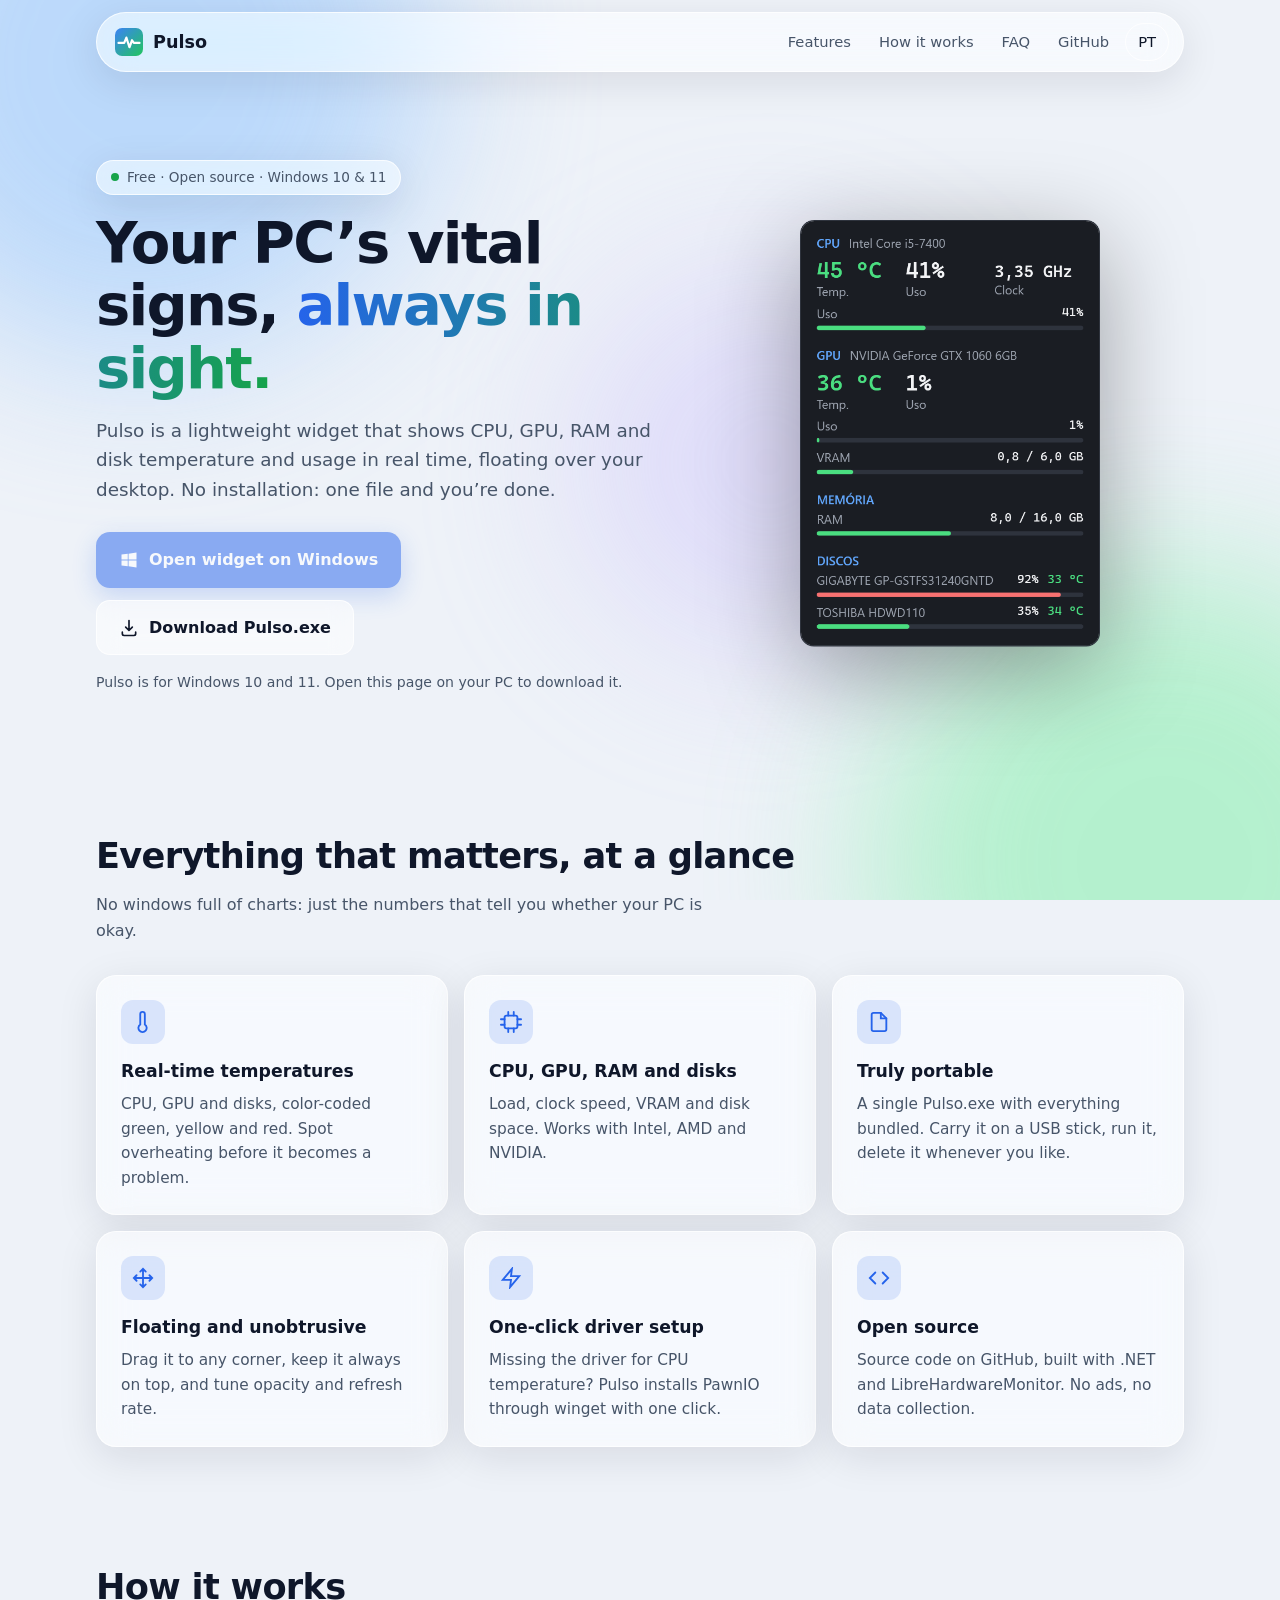
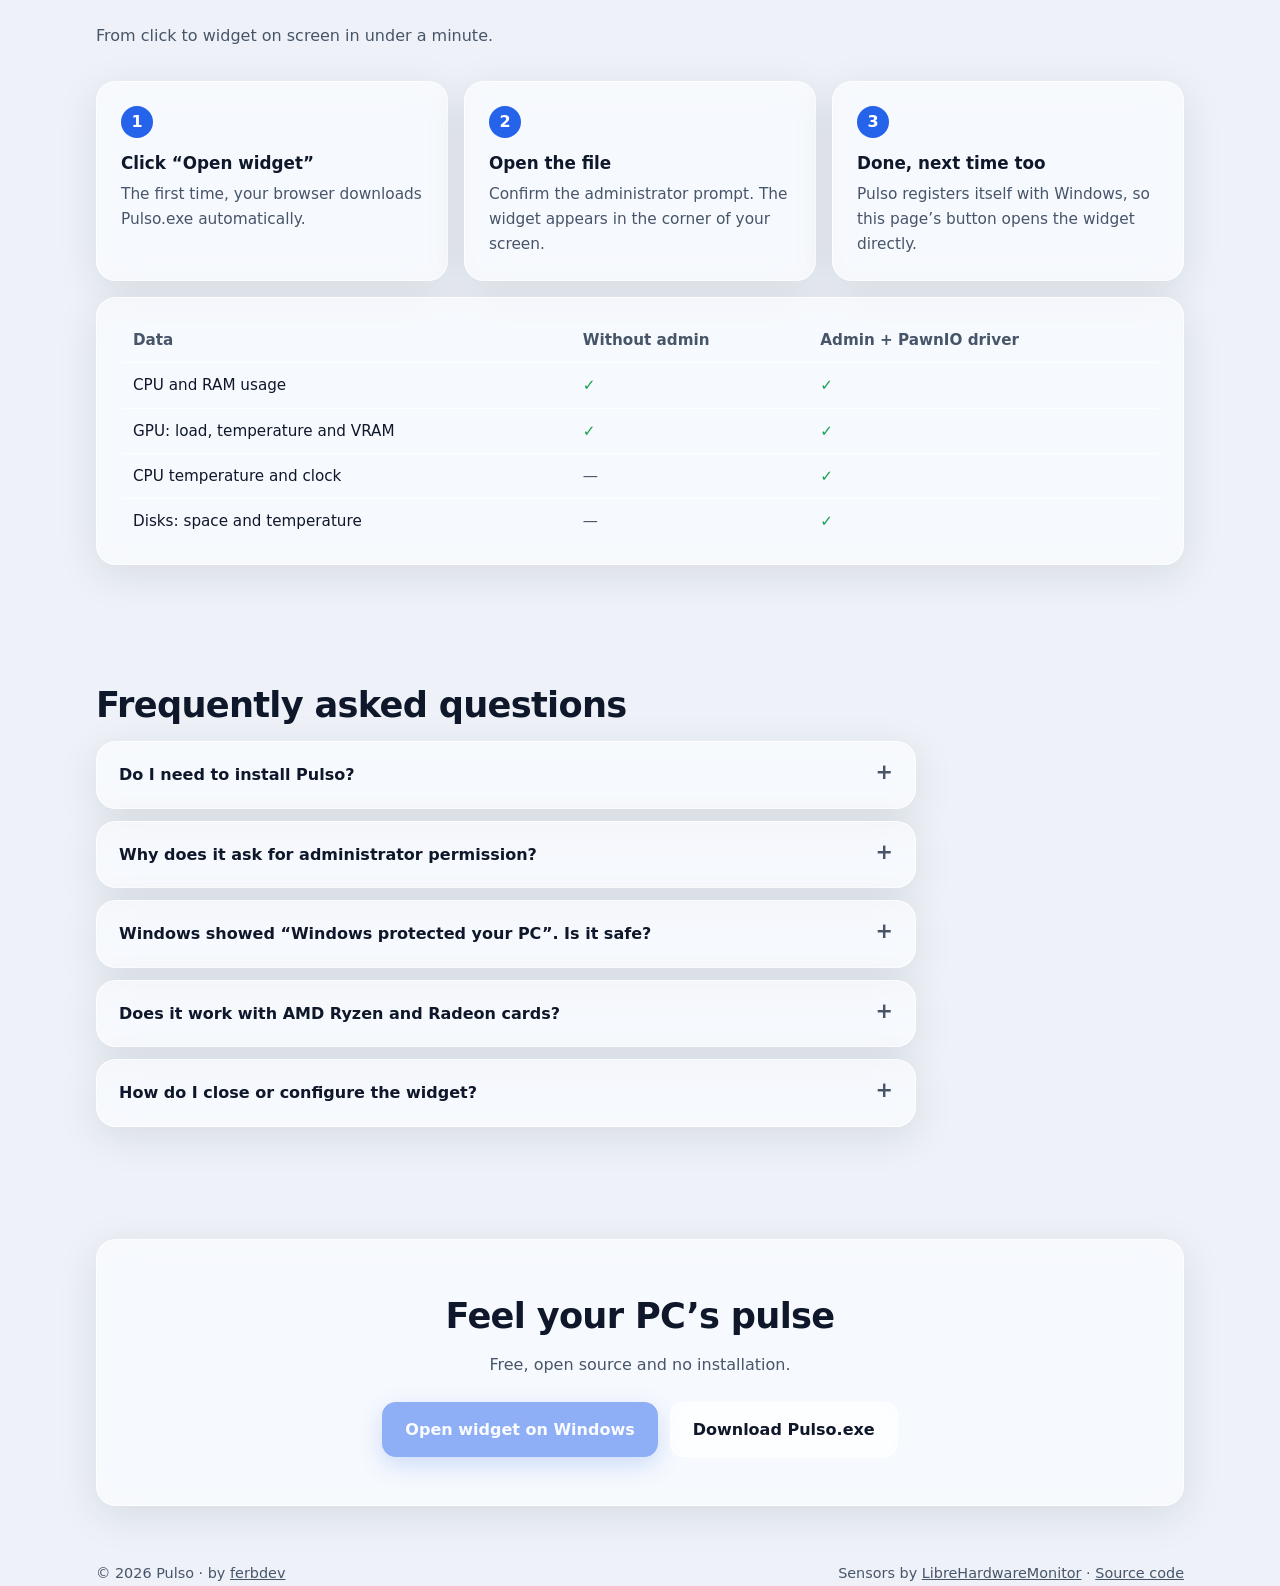
==== site/en/index.html @ 396d9183 "Pulso: widget de monitoramento de hardware para Windows - Widget WPF (.NET 10) com temperatura e uso" ====
<!doctype html>
<html lang="en">
<head>
  <meta charset="utf-8">
  <meta name="viewport" content="width=device-width, initial-scale=1">
  <title>Pulso: free CPU &amp; GPU temperature monitor widget for Windows</title>
  <meta name="description" content="Pulso is a free, open-source Windows 10 and 11 widget that shows CPU, GPU, RAM and disk temperature and usage in real time. Portable: a single .exe, no installation.">
  <meta name="keywords" content="cpu temperature monitor, gpu temperature, windows widget, hardware monitor, cpu usage, ram usage, portable, free, open source">
  <meta name="theme-color" content="#eef2f8" media="(prefers-color-scheme: light)">
  <meta name="theme-color" content="#0b0e14" media="(prefers-color-scheme: dark)">
  <link rel="canonical" href="https://ferbdev.github.io/pulso/en/">
  <link rel="alternate" hreflang="pt-BR" href="https://ferbdev.github.io/pulso/">
  <link rel="alternate" hreflang="en" href="https://ferbdev.github.io/pulso/en/">
  <link rel="alternate" hreflang="x-default" href="https://ferbdev.github.io/pulso/en/">
  <link rel="icon" href="../assets/favicon.svg" type="image/svg+xml">

  <meta property="og:type" content="website">
  <meta property="og:site_name" content="Pulso">
  <meta property="og:locale" content="en_US">
  <meta property="og:locale:alternate" content="pt_BR">
  <meta property="og:url" content="https://ferbdev.github.io/pulso/en/">
  <meta property="og:title" content="Pulso: your PC’s vital signs, always in sight">
  <meta property="og:description" content="Free Windows widget with real-time CPU, GPU, RAM and disk temperature and usage. A single .exe, no installation.">
  <meta property="og:image" content="https://ferbdev.github.io/pulso/assets/og.png">
  <meta property="og:image:width" content="1200">
  <meta property="og:image:height" content="630">
  <meta property="og:image:alt" content="Pulso widget showing CPU, GPU and memory temperature and usage">
  <meta name="twitter:card" content="summary_large_image">

  <link rel="stylesheet" href="../assets/styles.css">

  <script type="application/ld+json">
  {
    "@context": "https://schema.org",
    "@type": "SoftwareApplication",
    "name": "Pulso",
    "description": "Hardware monitoring widget for Windows: real-time CPU, GPU, RAM and disk temperature and usage.",
    "applicationCategory": "UtilitiesApplication",
    "operatingSystem": "Windows 10, Windows 11",
    "url": "https://ferbdev.github.io/pulso/en/",
    "downloadUrl": "https://github.com/ferbdev/pulso/releases/latest/download/Pulso.exe",
    "screenshot": "https://ferbdev.github.io/pulso/assets/widget.png",
    "image": "https://ferbdev.github.io/pulso/assets/og.png",
    "inLanguage": ["en", "pt-BR"],
    "isAccessibleForFree": true,
    "license": "https://github.com/ferbdev/pulso",
    "offers": { "@type": "Offer", "price": "0", "priceCurrency": "USD" },
    "author": { "@type": "Person", "name": "ferbdev", "url": "https://github.com/ferbdev" }
  }
  </script>
  <script type="application/ld+json">
  {
    "@context": "https://schema.org",
    "@type": "FAQPage",
    "mainEntity": [
      {
        "@type": "Question",
        "name": "Do I need to install Pulso?",
        "acceptedAnswer": { "@type": "Answer", "text": "No. Pulso is a single Pulso.exe file with everything bundled. Just download and open it." }
      },
      {
        "@type": "Question",
        "name": "Why does Pulso ask for administrator permission?",
        "acceptedAnswer": { "@type": "Answer", "text": "CPU temperature and clock can only be read with administrator access and the PawnIO driver, the same one used by LibreHardwareMonitor. Pulso itself offers to install the driver with one click." }
      },
      {
        "@type": "Question",
        "name": "Windows showed “Windows protected your PC”. Is it safe?",
        "acceptedAnswer": { "@type": "Answer", "text": "This SmartScreen warning appears for new programs that are not digitally signed yet. Pulso’s source code is open on GitHub and the executable is built automatically from it. Click More info, then Run anyway." }
      },
      {
        "@type": "Question",
        "name": "Does it work with AMD processors and Radeon graphics cards?",
        "acceptedAnswer": { "@type": "Answer", "text": "Yes. Pulso uses the LibreHardwareMonitor library, which supports Intel and AMD CPUs and NVIDIA, AMD Radeon and Intel GPUs." }
      }
    ]
  }
  </script>
</head>
<body>
  <div class="backdrop" aria-hidden="true"><span></span><span></span><span></span></div>

  <nav class="nav glass" aria-label="Main">
    <a class="brand" href="./" aria-label="Pulso, home">
      <img src="../assets/favicon.svg" alt="" width="28" height="28">
      Pulso
    </a>
    <ul class="nav-links">
      <li><a href="#features">Features</a></li>
      <li><a href="#how-it-works">How it works</a></li>
      <li><a href="#faq">FAQ</a></li>
      <li><a href="https://github.com/ferbdev/pulso" rel="noopener">GitHub</a></li>
      <li class="keep"><a class="lang" href="../" hreflang="pt-BR" lang="pt-BR">PT</a></li>
    </ul>
  </nav>

  <main class="container">
    <section class="hero">
      <div>
        <span class="eyebrow glass"><span class="dot" aria-hidden="true"></span>Free · Open source · Windows 10 &amp; 11</span>
        <h1>Your PC’s vital signs, <span class="grad">always in sight.</span></h1>
        <p class="lead">
          Pulso is a lightweight widget that shows CPU, GPU, RAM and disk temperature and usage in real time,
          floating over your desktop. No installation: one file and you’re done.
        </p>
        <div class="cta">
          <button class="btn btn-primary" type="button" data-action="open">
            <svg viewBox="0 0 24 24" fill="currentColor" aria-hidden="true"><path d="M3 5.5 10.5 4.5v7H3zM11.5 4.4 21 3v8.5h-9.5zM3 12.5h7.5v7L3 18.5zM11.5 12.5H21V21l-9.5-1.4z"/></svg>
            Open widget on Windows
          </button>
          <a class="btn btn-ghost" href="https://github.com/ferbdev/pulso/releases/latest/download/Pulso.exe" data-action="download">
            <svg viewBox="0 0 24 24" fill="none" stroke="currentColor" stroke-width="2" stroke-linecap="round" stroke-linejoin="round" aria-hidden="true"><path d="M12 3v12m0 0-4-4m4 4 4-4M4 17v2a2 2 0 0 0 2 2h12a2 2 0 0 0 2-2v-2"/></svg>
            Download Pulso.exe
          </a>
        </div>
        <p class="meta" data-platform-note>Portable · 64 MB · nothing to install</p>
      </div>

      <div class="showcase">
        <svg class="pulse-line" viewBox="0 0 600 80" preserveAspectRatio="none" aria-hidden="true">
          <path d="M0 40h180l20-28 26 56 24-46 18 18h332"/>
        </svg>
        <img src="../assets/widget.png" alt="Pulso widget showing CPU and GPU temperature and usage, VRAM, RAM and disks" width="540" height="769" fetchpriority="high">
      </div>
    </section>

    <section id="features" aria-labelledby="features-title">
      <h2 class="section-title" id="features-title">Everything that matters, at a glance</h2>
      <p class="section-sub">No windows full of charts: just the numbers that tell you whether your PC is okay.</p>
      <ul class="features">
        <li class="feature glass">
          <div class="icon"><svg viewBox="0 0 24 24" fill="none" stroke="currentColor" stroke-width="2" stroke-linecap="round" aria-hidden="true"><path d="M14 14.76V3.5a2.5 2.5 0 0 0-5 0v11.26a4.5 4.5 0 1 0 5 0z"/></svg></div>
          <h3>Real-time temperatures</h3>
          <p>CPU, GPU and disks, color-coded green, yellow and red. Spot overheating before it becomes a problem.</p>
        </li>
        <li class="feature glass">
          <div class="icon"><svg viewBox="0 0 24 24" fill="none" stroke="currentColor" stroke-width="2" stroke-linecap="round" aria-hidden="true"><rect x="5" y="5" width="14" height="14" rx="2"/><path d="M9 1v4M15 1v4M9 19v4M15 19v4M1 9h4M1 15h4M19 9h4M19 15h4"/></svg></div>
          <h3>CPU, GPU, RAM and disks</h3>
          <p>Load, clock speed, VRAM and disk space. Works with Intel, AMD and NVIDIA.</p>
        </li>
        <li class="feature glass">
          <div class="icon"><svg viewBox="0 0 24 24" fill="none" stroke="currentColor" stroke-width="2" stroke-linecap="round" aria-hidden="true"><path d="M14 2H6a2 2 0 0 0-2 2v16a2 2 0 0 0 2 2h12a2 2 0 0 0 2-2V8z"/><path d="M14 2v6h6"/></svg></div>
          <h3>Truly portable</h3>
          <p>A single Pulso.exe with everything bundled. Carry it on a USB stick, run it, delete it whenever you like.</p>
        </li>
        <li class="feature glass">
          <div class="icon"><svg viewBox="0 0 24 24" fill="none" stroke="currentColor" stroke-width="2" stroke-linecap="round" aria-hidden="true"><path d="M5 9l-3 3 3 3M9 5l3-3 3 3M15 19l-3 3-3-3M19 9l3 3-3 3M2 12h20M12 2v20"/></svg></div>
          <h3>Floating and unobtrusive</h3>
          <p>Drag it to any corner, keep it always on top, and tune opacity and refresh rate.</p>
        </li>
        <li class="feature glass">
          <div class="icon"><svg viewBox="0 0 24 24" fill="none" stroke="currentColor" stroke-width="2" stroke-linecap="round" aria-hidden="true"><path d="M13 2 3 14h9l-1 8 10-12h-9z"/></svg></div>
          <h3>One-click driver setup</h3>
          <p>Missing the driver for CPU temperature? Pulso installs PawnIO through winget with one click.</p>
        </li>
        <li class="feature glass">
          <div class="icon"><svg viewBox="0 0 24 24" fill="none" stroke="currentColor" stroke-width="2" stroke-linecap="round" aria-hidden="true"><path d="M16 18l6-6-6-6M8 6l-6 6 6 6"/></svg></div>
          <h3>Open source</h3>
          <p>Source code on GitHub, built with .NET and LibreHardwareMonitor. No ads, no data collection.</p>
        </li>
      </ul>
    </section>

    <section id="how-it-works" aria-labelledby="how-title">
      <h2 class="section-title" id="how-title">How it works</h2>
      <p class="section-sub">From click to widget on screen in under a minute.</p>
      <ol class="steps">
        <li class="step glass">
          <h3>Click “Open widget”</h3>
          <p>The first time, your browser downloads Pulso.exe automatically.</p>
        </li>
        <li class="step glass">
          <h3>Open the file</h3>
          <p>Confirm the administrator prompt. The widget appears in the corner of your screen.</p>
        </li>
        <li class="step glass">
          <h3>Done, next time too</h3>
          <p>Pulso registers itself with Windows, so this page’s button opens the widget directly.</p>
        </li>
      </ol>

      <div class="compat glass">
        <table>
          <caption class="sr-only">What Pulso shows with and without administrator permission</caption>
          <thead>
            <tr><th scope="col">Data</th><th scope="col">Without admin</th><th scope="col">Admin + PawnIO driver</th></tr>
          </thead>
          <tbody>
            <tr><td>CPU and RAM usage</td><td class="yes">✓</td><td class="yes">✓</td></tr>
            <tr><td>GPU: load, temperature and VRAM</td><td class="yes">✓</td><td class="yes">✓</td></tr>
            <tr><td>CPU temperature and clock</td><td class="no">—</td><td class="yes">✓</td></tr>
            <tr><td>Disks: space and temperature</td><td class="no">—</td><td class="yes">✓</td></tr>
          </tbody>
        </table>
      </div>
    </section>

    <section id="faq" aria-labelledby="faq-title">
      <h2 class="section-title" id="faq-title">Frequently asked questions</h2>
      <div class="faq">
        <details class="glass">
          <summary>Do I need to install Pulso?</summary>
          <p>No. Pulso is a single <code>Pulso.exe</code> file with everything bundled, .NET included. Just download and open it.</p>
        </details>
        <details class="glass">
          <summary>Why does it ask for administrator permission?</summary>
          <p>CPU temperature and clock can only be read with administrator access and the PawnIO driver, the same one used by LibreHardwareMonitor. If the driver is missing, Pulso offers to install it with one click.</p>
        </details>
        <details class="glass">
          <summary>Windows showed “Windows protected your PC”. Is it safe?</summary>
          <p>This SmartScreen warning appears for new programs that are not digitally signed yet. Pulso is open source and the executable is built automatically on GitHub from that code. Click <strong>More info → Run anyway</strong>.</p>
        </details>
        <details class="glass">
          <summary>Does it work with AMD Ryzen and Radeon cards?</summary>
          <p>Yes. Pulso uses LibreHardwareMonitor, which supports Intel and AMD CPUs and NVIDIA, AMD Radeon and Intel GPUs.</p>
        </details>
        <details class="glass">
          <summary>How do I close or configure the widget?</summary>
          <p>Right-click it: you’ll find “Always on top”, opacity, refresh interval, show disks and “Close”.</p>
        </details>
      </div>
    </section>

    <section aria-labelledby="final-title">
      <div class="final-cta glass">
        <h2 class="section-title" id="final-title">Feel your PC’s pulse</h2>
        <p class="section-sub" style="margin: 0 auto 24px;">Free, open source and no installation.</p>
        <div class="cta">
          <button class="btn btn-primary" type="button" data-action="open">Open widget on Windows</button>
          <a class="btn btn-ghost" href="https://github.com/ferbdev/pulso/releases/latest/download/Pulso.exe" data-action="download">Download Pulso.exe</a>
        </div>
      </div>
    </section>
  </main>

  <footer class="container">
    <div class="row">
      <span>© 2026 Pulso · by <a href="https://github.com/ferbdev" rel="noopener">ferbdev</a></span>
      <span>Sensors by <a href="https://github.com/LibreHardwareMonitor/LibreHardwareMonitor" rel="noopener">LibreHardwareMonitor</a> · <a href="https://github.com/ferbdev/pulso" rel="noopener">Source code</a></span>
    </div>
  </footer>

  <script src="../assets/app.js" defer></script>
</body>
</html>
---- site/assets/styles.css ----
:root {
  --bg: #eef2f8;
  --text: #0f172a;
  --muted: #475569;
  --accent: #2563eb;
  --accent-2: #16a34a;
  --accent-contrast: #ffffff;
  --glass: rgba(255, 255, 255, 0.55);
  --glass-strong: rgba(255, 255, 255, 0.72);
  --glass-border: rgba(255, 255, 255, 0.75);
  --shadow: 0 10px 40px rgba(15, 23, 42, 0.10);
  --blob-1: #93c5fd;
  --blob-2: #86efac;
  --blob-3: #c4b5fd;
  --radius: 20px;
  --max: 1120px;
  color-scheme: light;
}

@media (prefers-color-scheme: dark) {
  :root {
    --bg: #0b0e14;
    --text: #f1f5f9;
    --muted: #94a3b8;
    --accent: #60a5fa;
    --accent-2: #4ade80;
    --accent-contrast: #0b0e14;
    --glass: rgba(24, 28, 37, 0.55);
    --glass-strong: rgba(24, 28, 37, 0.75);
    --glass-border: rgba(255, 255, 255, 0.08);
    --shadow: 0 10px 40px rgba(0, 0, 0, 0.45);
    --blob-1: #1d4ed8;
    --blob-2: #15803d;
    --blob-3: #6d28d9;
    color-scheme: dark;
  }
}

* { box-sizing: border-box; }

html { scroll-behavior: smooth; }

body {
  margin: 0;
  min-height: 100vh;
  background: var(--bg);
  color: var(--text);
  font-family: "Segoe UI Variable Text", "Segoe UI", system-ui, -apple-system, Roboto, "Helvetica Neue", Arial, sans-serif;
  line-height: 1.6;
  -webkit-font-smoothing: antialiased;
  overflow-x: hidden;
}

/* Manchas de cor desfocadas atrás do vidro */
.backdrop {
  position: fixed;
  inset: 0;
  z-index: -1;
  overflow: hidden;
  pointer-events: none;
}
.backdrop span {
  position: absolute;
  width: 46vmax;
  height: 46vmax;
  border-radius: 50%;
  filter: blur(80px);
  opacity: 0.55;
}
.backdrop span:nth-child(1) { background: var(--blob-1); top: -18vmax; left: -12vmax; }
.backdrop span:nth-child(2) { background: var(--blob-2); bottom: -20vmax; right: -14vmax; }
.backdrop span:nth-child(3) { background: var(--blob-3); top: 30%; left: 45%; width: 30vmax; height: 30vmax; opacity: 0.35; }

.glass {
  background: var(--glass);
  border: 1px solid var(--glass-border);
  border-radius: var(--radius);
  box-shadow: var(--shadow);
  -webkit-backdrop-filter: blur(18px) saturate(160%);
  backdrop-filter: blur(18px) saturate(160%);
}

.container {
  width: 100%;
  max-width: var(--max);
  margin: 0 auto;
  padding: 0 16px;
}

a { color: var(--accent); }

/* Navegação */
.nav {
  position: sticky;
  top: 12px;
  z-index: 10;
  margin: 12px auto 0;
  max-width: calc(var(--max) - 32px);
  width: calc(100% - 32px);
  display: flex;
  align-items: center;
  justify-content: space-between;
  gap: 12px;
  padding: 10px 14px 10px 18px;
  border-radius: 999px;
}
.brand {
  display: flex;
  align-items: center;
  gap: 10px;
  font-weight: 700;
  font-size: 1.1rem;
  color: var(--text);
  text-decoration: none;
}
.brand img { width: 28px; height: 28px; }
.nav-links {
  display: flex;
  align-items: center;
  gap: 4px;
  list-style: none;
  margin: 0;
  padding: 0;
}
.nav-links a {
  display: block;
  padding: 6px 12px;
  border-radius: 999px;
  color: var(--muted);
  text-decoration: none;
  font-size: 0.92rem;
}
.nav-links a:hover { color: var(--text); background: var(--glass-strong); }
.nav-links .lang { border: 1px solid var(--glass-border); color: var(--text); }

/* Hero */
.hero {
  display: grid;
  grid-template-columns: 1.1fr 0.9fr;
  align-items: center;
  gap: 48px;
  padding: 88px 0 64px;
}
.eyebrow {
  display: inline-flex;
  align-items: center;
  gap: 8px;
  padding: 6px 14px;
  border-radius: 999px;
  font-size: 0.85rem;
  color: var(--muted);
}
.eyebrow .dot {
  width: 8px;
  height: 8px;
  border-radius: 50%;
  background: var(--accent-2);
  box-shadow: 0 0 0 0 var(--accent-2);
  animation: beat 1.6s ease-out infinite;
}
h1 {
  font-size: clamp(2.2rem, 5vw, 3.6rem);
  line-height: 1.08;
  letter-spacing: -0.03em;
  margin: 18px 0 16px;
}
h1 .grad {
  background: linear-gradient(90deg, var(--accent), var(--accent-2));
  -webkit-background-clip: text;
  background-clip: text;
  color: transparent;
}
.lead {
  font-size: 1.15rem;
  color: var(--muted);
  max-width: 34em;
  margin: 0 0 28px;
}
.cta {
  display: flex;
  flex-wrap: wrap;
  gap: 12px;
  align-items: center;
}
.btn {
  display: inline-flex;
  align-items: center;
  gap: 10px;
  padding: 14px 22px;
  border-radius: 14px;
  border: 1px solid transparent;
  font: inherit;
  font-weight: 600;
  font-size: 1rem;
  text-decoration: none;
  cursor: pointer;
  transition: transform 0.15s ease, box-shadow 0.15s ease, background 0.15s ease;
}
.btn svg { width: 20px; height: 20px; flex: none; }
.btn-primary {
  background: var(--accent);
  color: var(--accent-contrast);
  box-shadow: 0 8px 24px color-mix(in srgb, var(--accent) 40%, transparent);
}
.btn-primary:hover { transform: translateY(-1px); }
.btn-primary:disabled { opacity: 0.5; cursor: not-allowed; transform: none; }
.btn-ghost {
  background: var(--glass);
  border-color: var(--glass-border);
  color: var(--text);
  -webkit-backdrop-filter: blur(12px);
  backdrop-filter: blur(12px);
}
.btn-ghost:hover { background: var(--glass-strong); }
.btn:focus-visible { outline: 3px solid color-mix(in srgb, var(--accent) 50%, transparent); outline-offset: 2px; }
.meta {
  margin-top: 16px;
  font-size: 0.88rem;
  color: var(--muted);
}

.showcase {
  position: relative;
  display: grid;
  place-items: center;
  padding: 36px;
}
.showcase img {
  width: 100%;
  max-width: 300px;
  height: auto;
  filter: drop-shadow(0 24px 48px rgba(0, 0, 0, 0.35));
  animation: float 6s ease-in-out infinite;
}
.pulse-line {
  position: absolute;
  inset: auto 0 18% 0;
  width: 100%;
  height: 80px;
  opacity: 0.35;
  z-index: -1;
}
.pulse-line path {
  fill: none;
  stroke: var(--accent-2);
  stroke-width: 3;
  stroke-linecap: round;
  stroke-linejoin: round;
  stroke-dasharray: 900;
  stroke-dashoffset: 900;
  animation: trace 3.2s ease-in-out infinite;
}

/* Seções */
section { padding: 56px 0; }
.section-title {
  font-size: clamp(1.6rem, 3vw, 2.2rem);
  letter-spacing: -0.02em;
  margin: 0 0 8px;
}
.section-sub { color: var(--muted); margin: 0 0 32px; max-width: 40em; }

.features {
  display: grid;
  grid-template-columns: repeat(3, 1fr);
  gap: 16px;
  list-style: none;
  padding: 0;
  margin: 0;
}
.feature { padding: 24px; }
.feature .icon {
  display: grid;
  place-items: center;
  width: 44px;
  height: 44px;
  border-radius: 12px;
  background: color-mix(in srgb, var(--accent) 14%, transparent);
  color: var(--accent);
  margin-bottom: 14px;
}
.feature .icon svg { width: 22px; height: 22px; }
.feature h3 { margin: 0 0 6px; font-size: 1.08rem; }
.feature p { margin: 0; color: var(--muted); font-size: 0.96rem; }

.steps {
  display: grid;
  grid-template-columns: repeat(3, 1fr);
  gap: 16px;
  counter-reset: step;
  list-style: none;
  padding: 0;
  margin: 0;
}
.step { padding: 24px; position: relative; }
.step::before {
  counter-increment: step;
  content: counter(step);
  display: grid;
  place-items: center;
  width: 32px;
  height: 32px;
  border-radius: 50%;
  background: var(--accent);
  color: var(--accent-contrast);
  font-weight: 700;
  margin-bottom: 12px;
}
.step h3 { margin: 0 0 6px; font-size: 1.05rem; }
.step p { margin: 0; color: var(--muted); font-size: 0.96rem; }

.compat {
  margin-top: 16px;
  padding: 20px 24px;
  overflow-x: auto;
}
.compat table { width: 100%; border-collapse: collapse; font-size: 0.95rem; }
.compat th, .compat td { text-align: left; padding: 10px 12px; border-bottom: 1px solid var(--glass-border); }
.compat th { color: var(--muted); font-weight: 600; }
.compat tr:last-child td { border-bottom: 0; }
.yes { color: var(--accent-2); font-weight: 700; }
.no { color: var(--muted); }

.faq { display: grid; gap: 12px; max-width: 820px; }
.faq details { padding: 4px 22px; }
.faq summary {
  cursor: pointer;
  padding: 16px 0;
  font-weight: 600;
  list-style: none;
  display: flex;
  justify-content: space-between;
  gap: 16px;
}
.faq summary::-webkit-details-marker { display: none; }
.faq summary::after { content: "+"; color: var(--muted); font-size: 1.3rem; line-height: 1; }
.faq details[open] summary::after { content: "−"; }
.faq details p { margin: 0 0 16px; color: var(--muted); }

.final-cta {
  text-align: center;
  padding: 48px 24px;
}
.final-cta .cta { justify-content: center; }

footer {
  padding: 32px 0 48px;
  color: var(--muted);
  font-size: 0.9rem;
}
footer .row { display: flex; flex-wrap: wrap; justify-content: space-between; gap: 12px; }
footer a { color: var(--muted); }

/* Aviso após o download */
.toast {
  position: fixed;
  left: 50%;
  bottom: 24px;
  z-index: 20;
  width: min(520px, calc(100% - 32px));
  transform: translate(-50%, calc(100% + 32px));
  visibility: hidden;
  padding: 18px 20px;
  transition: transform 0.35s cubic-bezier(.2, .9, .3, 1.2), visibility 0s linear 0.35s;
  background: var(--glass-strong);
}
.toast.show {
  transform: translate(-50%, 0);
  visibility: visible;
  transition: transform 0.35s cubic-bezier(.2, .9, .3, 1.2);
}
.toast h4 { margin: 0 0 6px; font-size: 1rem; }
.toast p { margin: 0; color: var(--muted); font-size: 0.92rem; }
.toast ol { margin: 8px 0 0; padding-left: 20px; color: var(--muted); font-size: 0.92rem; }
.toast button {
  position: absolute;
  top: 8px;
  right: 10px;
  border: 0;
  background: none;
  color: var(--muted);
  font-size: 1.3rem;
  cursor: pointer;
}

.sr-only {
  position: absolute;
  width: 1px;
  height: 1px;
  padding: 0;
  margin: -1px;
  overflow: hidden;
  clip: rect(0, 0, 0, 0);
  border: 0;
}

@keyframes float { 0%, 100% { transform: translateY(0); } 50% { transform: translateY(-10px); } }
@keyframes trace { 0% { stroke-dashoffset: 900; } 60%, 100% { stroke-dashoffset: 0; } }
@keyframes beat {
  0% { box-shadow: 0 0 0 0 color-mix(in srgb, var(--accent-2) 60%, transparent); }
  100% { box-shadow: 0 0 0 10px transparent; }
}

@media (prefers-reduced-motion: reduce) {
  *, *::before, *::after { animation: none !important; transition: none !important; }
  .pulse-line path { stroke-dashoffset: 0; }
}

@media (max-width: 900px) {
  .hero { grid-template-columns: 1fr; padding: 56px 0 32px; gap: 24px; text-align: center; }
  .lead { margin-left: auto; margin-right: auto; }
  .cta { justify-content: center; }
  .features, .steps { grid-template-columns: 1fr 1fr; }
}

@media (max-width: 640px) {
  .nav-links li:not(.keep) { display: none; }
  .features, .steps { grid-template-columns: 1fr; }
  .btn { width: 100%; justify-content: center; }
}
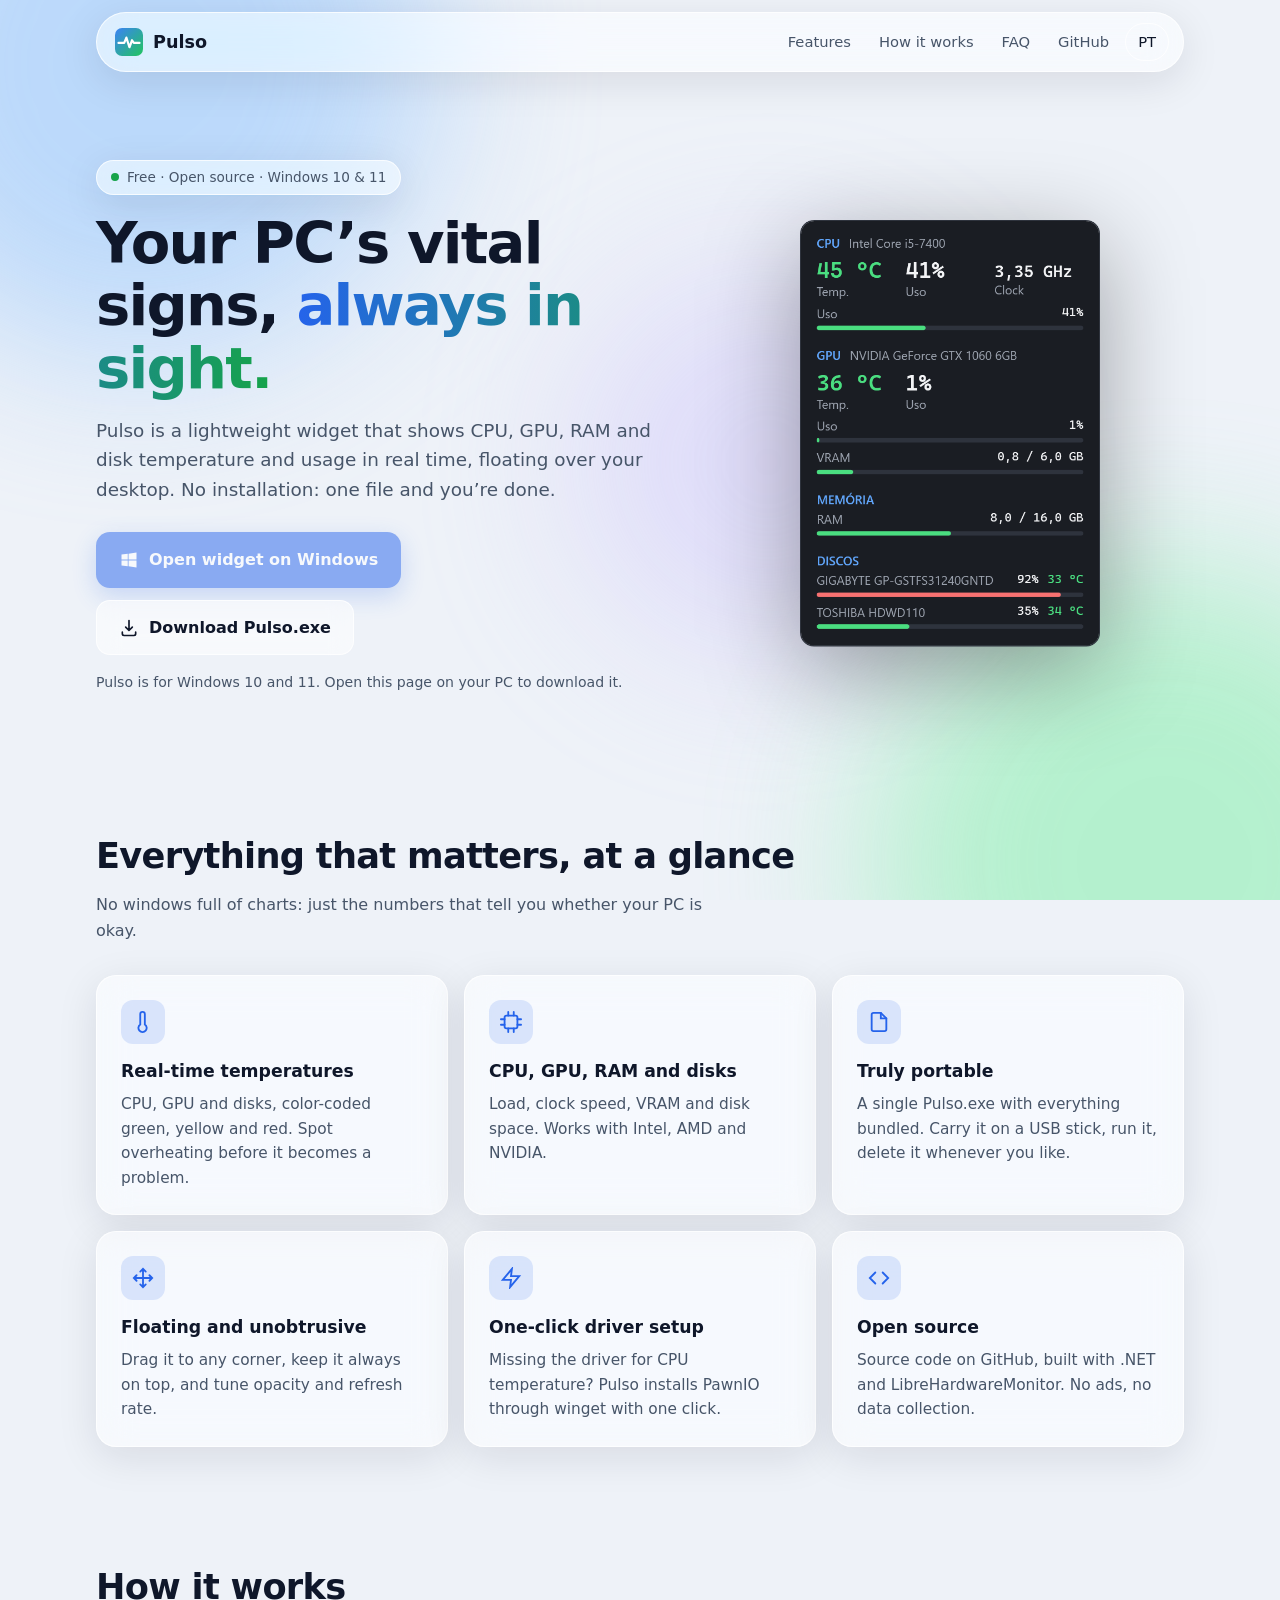
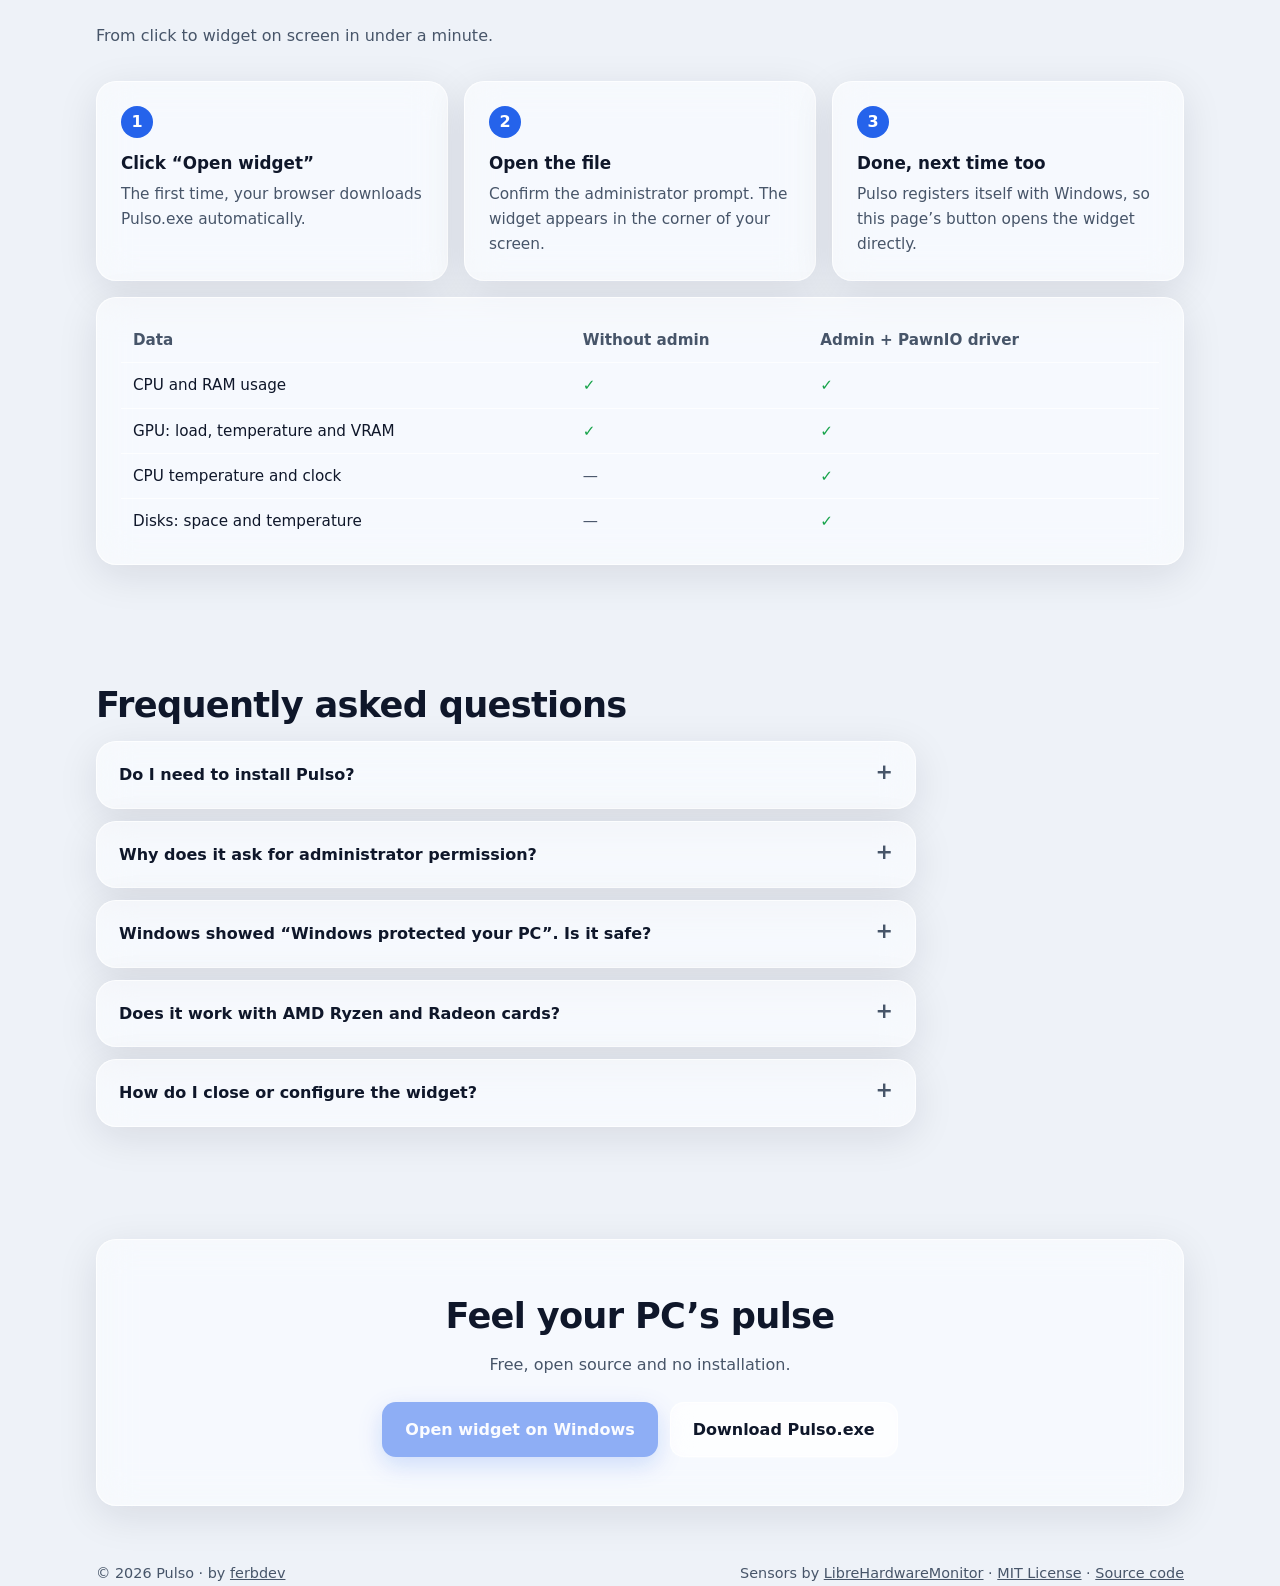
==== commit 594859b7: "Adiciona licença MIT - LICENSE (MIT) na raiz do repositório - README e site apontam para a licença  " ====
--- a/site/en/index.html
+++ b/site/en/index.html
@@ -43,7 +43,7 @@
     "image": "https://ferbdev.github.io/pulso/assets/og.png",
     "inLanguage": ["en", "pt-BR"],
     "isAccessibleForFree": true,
-    "license": "https://github.com/ferbdev/pulso",
+    "license": "https://opensource.org/licenses/MIT",
     "offers": { "@type": "Offer", "price": "0", "priceCurrency": "USD" },
     "author": { "@type": "Person", "name": "ferbdev", "url": "https://github.com/ferbdev" }
   }
@@ -236,7 +236,7 @@
   <footer class="container">
     <div class="row">
       <span>© 2026 Pulso · by <a href="https://github.com/ferbdev" rel="noopener">ferbdev</a></span>
-      <span>Sensors by <a href="https://github.com/LibreHardwareMonitor/LibreHardwareMonitor" rel="noopener">LibreHardwareMonitor</a> · <a href="https://github.com/ferbdev/pulso" rel="noopener">Source code</a></span>
+      <span>Sensors by <a href="https://github.com/LibreHardwareMonitor/LibreHardwareMonitor" rel="noopener">LibreHardwareMonitor</a> · <a href="https://github.com/ferbdev/pulso/blob/main/LICENSE" rel="noopener">MIT License</a> · <a href="https://github.com/ferbdev/pulso" rel="noopener">Source code</a></span>
     </div>
   </footer>
 
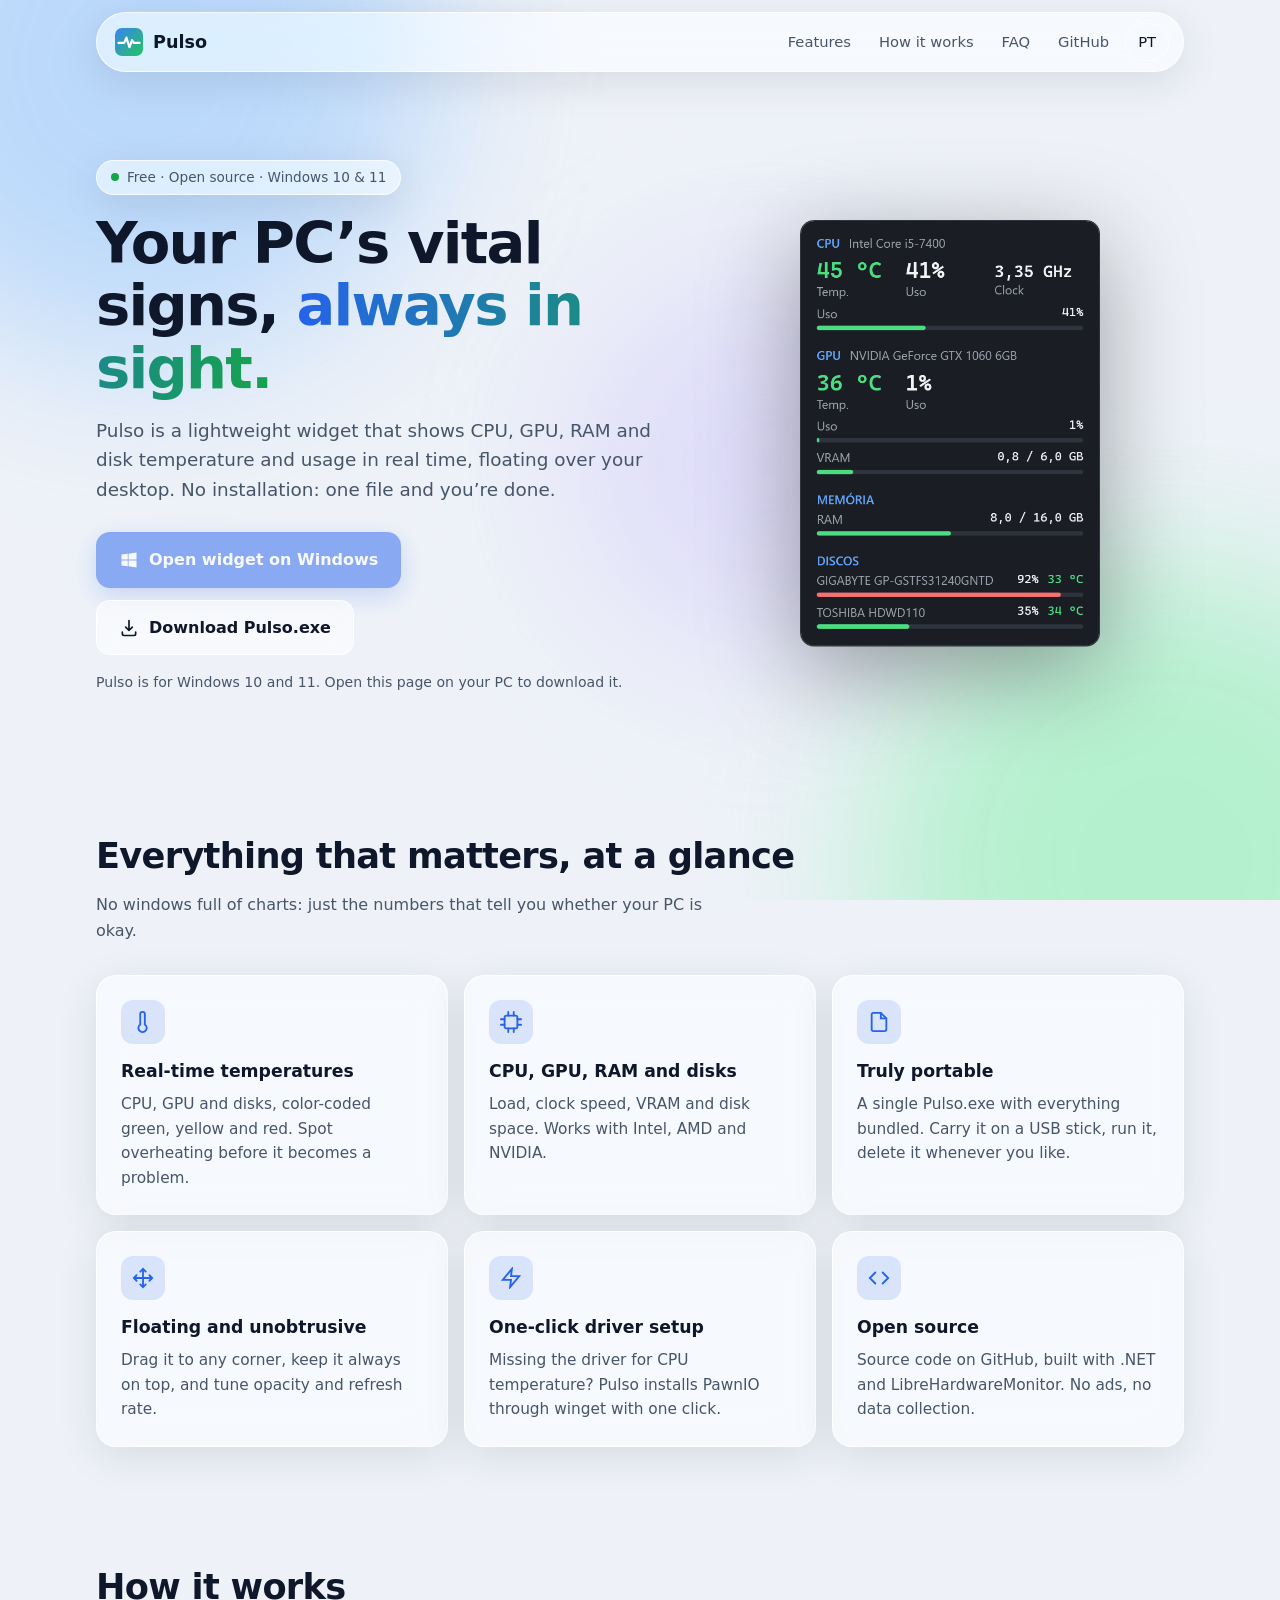
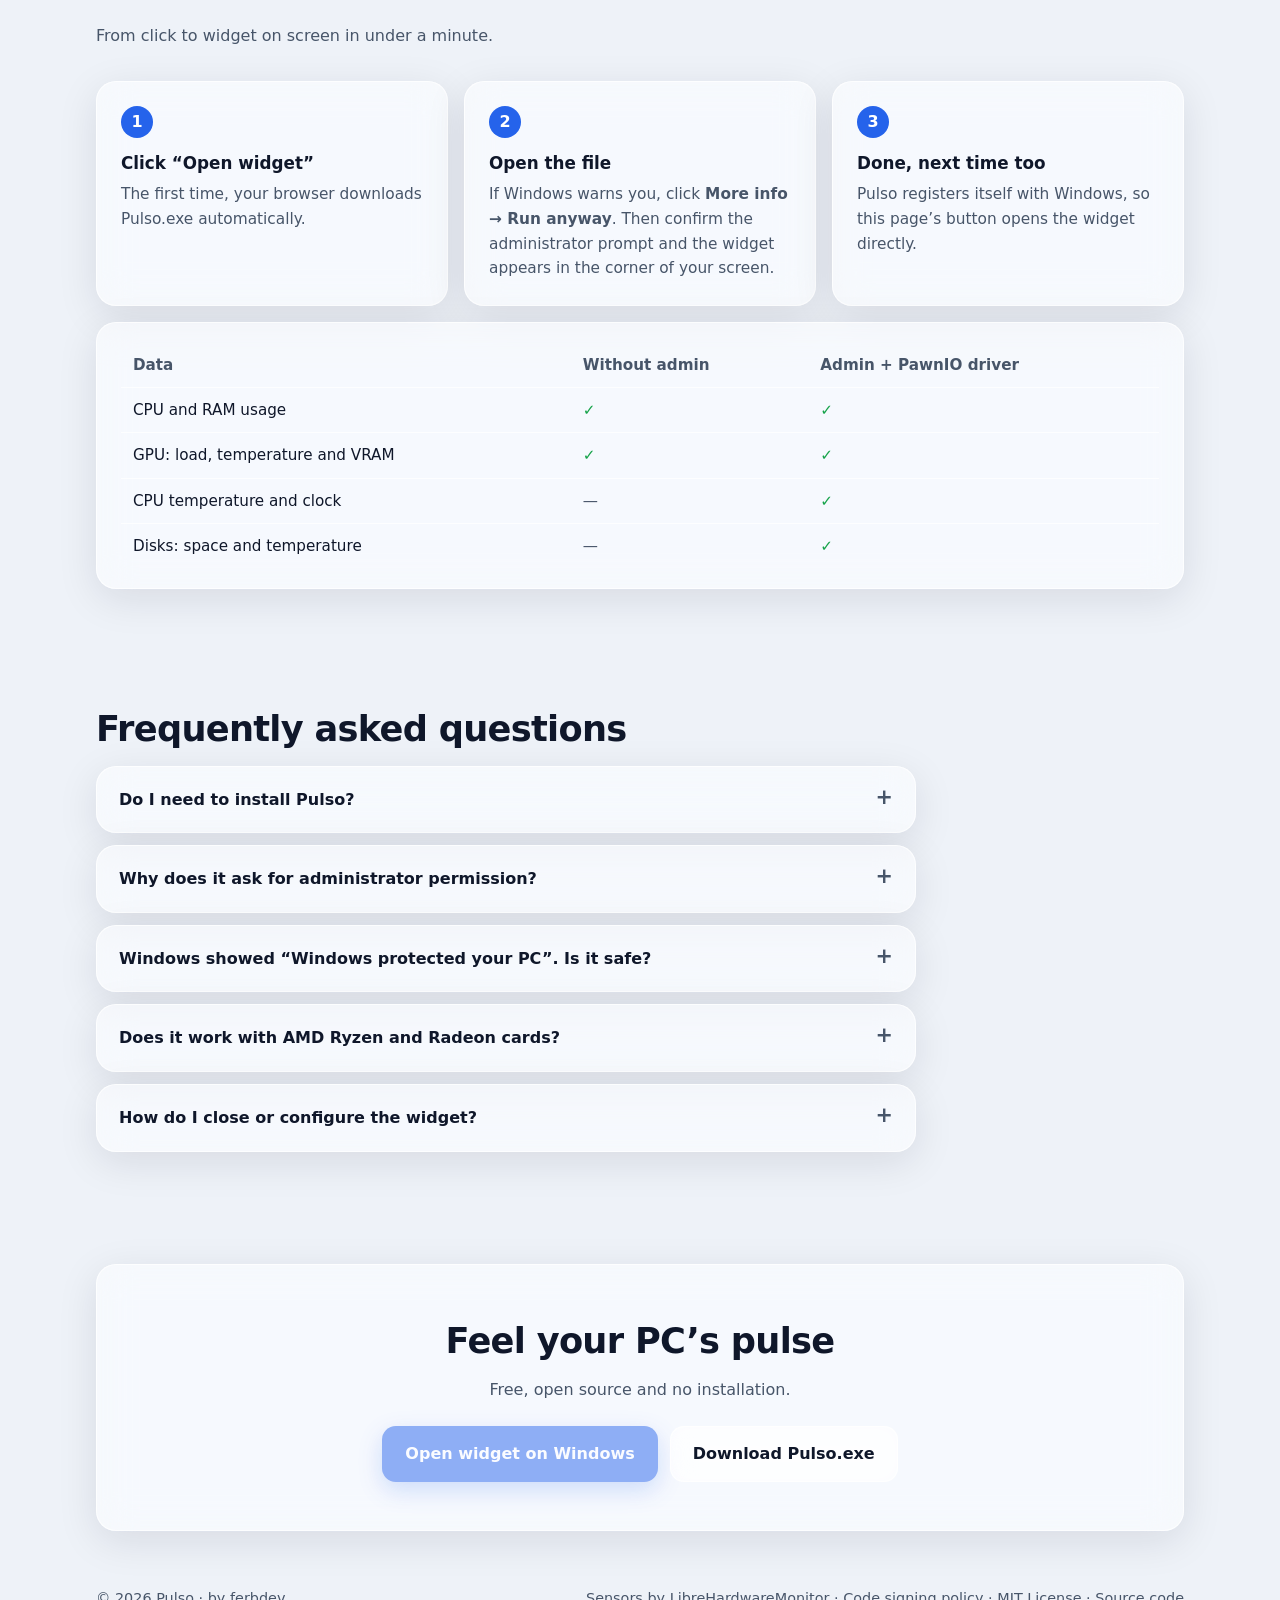
==== commit 5bb722e8: "v0.2.0: ícone, preparação para assinatura e guia pós-download - Ícone do Pulso no executável e na ja" ====
--- a/site/en/index.html
+++ b/site/en/index.html
@@ -171,7 +171,7 @@
         </li>
         <li class="step glass">
           <h3>Open the file</h3>
-          <p>Confirm the administrator prompt. The widget appears in the corner of your screen.</p>
+          <p>If Windows warns you, click <strong>More info → Run anyway</strong>. Then confirm the administrator prompt and the widget appears in the corner of your screen.</p>
         </li>
         <li class="step glass">
           <h3>Done, next time too</h3>
@@ -236,7 +236,7 @@
   <footer class="container">
     <div class="row">
       <span>© 2026 Pulso · by <a href="https://github.com/ferbdev" rel="noopener">ferbdev</a></span>
-      <span>Sensors by <a href="https://github.com/LibreHardwareMonitor/LibreHardwareMonitor" rel="noopener">LibreHardwareMonitor</a> · <a href="https://github.com/ferbdev/pulso/blob/main/LICENSE" rel="noopener">MIT License</a> · <a href="https://github.com/ferbdev/pulso" rel="noopener">Source code</a></span>
+      <span>Sensors by <a href="https://github.com/LibreHardwareMonitor/LibreHardwareMonitor" rel="noopener">LibreHardwareMonitor</a> · <a href="../code-signing/#en">Code signing policy</a> · <a href="https://github.com/ferbdev/pulso/blob/main/LICENSE" rel="noopener">MIT License</a> · <a href="https://github.com/ferbdev/pulso" rel="noopener">Source code</a></span>
     </div>
   </footer>
 
--- a/site/assets/styles.css
+++ b/site/assets/styles.css
@@ -394,6 +394,135 @@
   border: 0;
 }
 
+/* Guia pós-download: seta para a área de downloads do navegador (canto superior direito) */
+.download-guide {
+  position: fixed;
+  top: 0;
+  right: 0;
+  z-index: 30;
+  width: min(400px, 100%);
+  padding: 8px 16px 16px;
+  pointer-events: none;
+  opacity: 0;
+  visibility: hidden;
+  transform: translateY(-12px);
+  transition: opacity 0.25s ease, transform 0.25s ease, visibility 0s linear 0.25s;
+}
+.download-guide.show {
+  opacity: 1;
+  visibility: visible;
+  transform: none;
+  transition: opacity 0.25s ease, transform 0.25s ease;
+}
+.guide-arrow {
+  display: flex;
+  justify-content: flex-end;
+  padding-right: 24px;
+  color: var(--accent);
+}
+.guide-arrow svg {
+  width: 48px;
+  height: 48px;
+  filter: drop-shadow(0 4px 12px color-mix(in srgb, var(--accent) 45%, transparent));
+  animation: nudge 1.2s ease-in-out infinite;
+}
+.guide-panel {
+  position: relative;
+  margin-top: 4px;
+  padding: 20px 20px 18px;
+  max-height: calc(100vh - 80px);
+  overflow-x: hidden;
+  overflow-y: auto;
+  background: var(--glass-strong);
+  pointer-events: auto;
+}
+.guide-panel h4 { margin: 0 32px 10px 0; font-size: 1.08rem; }
+.guide-close {
+  position: absolute;
+  top: 8px;
+  right: 10px;
+  border: 0;
+  background: none;
+  color: var(--muted);
+  font-size: 1.4rem;
+  line-height: 1;
+  cursor: pointer;
+}
+.guide-notice {
+  margin: 0 0 12px;
+  padding: 10px 12px;
+  border-radius: 12px;
+  background: color-mix(in srgb, var(--accent) 12%, transparent);
+  font-size: 0.92rem;
+}
+.guide-steps {
+  margin: 0;
+  padding-left: 22px;
+  display: grid;
+  gap: 12px;
+  font-size: 0.94rem;
+}
+.guide-steps li::marker { color: var(--accent); font-weight: 700; }
+.guide-hint {
+  display: block;
+  margin-top: 4px;
+  color: var(--muted);
+  font-size: 0.86rem;
+}
+kbd {
+  display: inline-block;
+  padding: 1px 6px;
+  border: 1px solid var(--glass-border);
+  border-bottom-width: 2px;
+  border-radius: 6px;
+  background: var(--glass);
+  font-family: inherit;
+  font-size: 0.82em;
+}
+/* Miniatura do aviso do SmartScreen, com "Mais informações" em destaque */
+.smartscreen-mock {
+  display: grid;
+  gap: 6px;
+  margin-top: 8px;
+  padding: 12px 14px;
+  border-radius: 10px;
+  background: #0b5ba8;
+  color: #fff;
+  font-size: 0.82rem;
+}
+.ss-title { font-size: 0.98rem; }
+.ss-more {
+  justify-self: start;
+  padding: 0 4px;
+  border-radius: 4px;
+  text-decoration: underline;
+  outline: 2px solid #facc15;
+  outline-offset: 2px;
+  animation: highlight 1.6s ease-in-out infinite;
+}
+.ss-run {
+  justify-self: end;
+  padding: 4px 12px;
+  border: 2px solid #facc15;
+  background: #fff;
+  color: #0b0e14;
+  font-weight: 600;
+}
+.guide-next { margin: 14px 0 0; color: var(--muted); font-size: 0.88rem; }
+.guide-actions { display: flex; flex-wrap: wrap; gap: 8px; margin-top: 14px; }
+.guide-actions .btn { padding: 10px 16px; font-size: 0.92rem; }
+
+/* Página da política de assinatura de código */
+.policy { display: grid; gap: 20px; padding-top: 40px; padding-bottom: 24px; }
+.policy-card { padding: 28px clamp(20px, 4vw, 40px); }
+.policy-card h1, .policy-card .policy-title { margin: 0 0 12px; font-size: clamp(1.6rem, 3vw, 2.1rem); letter-spacing: -0.02em; }
+.policy-card h2, .policy-card h3 { margin: 24px 0 8px; font-size: 1.15rem; }
+.policy-card p, .policy-card li { color: var(--muted); }
+.policy-card strong { color: var(--text); }
+.policy-attribution { padding: 10px 14px; border-radius: 12px; background: color-mix(in srgb, var(--accent-2) 12%, transparent); }
+
+@keyframes nudge { 0%, 100% { transform: translate(0, 0); } 50% { transform: translate(6px, -6px); } }
+@keyframes highlight { 0%, 100% { outline-color: #facc15; } 50% { outline-color: transparent; } }
 @keyframes float { 0%, 100% { transform: translateY(0); } 50% { transform: translateY(-10px); } }
 @keyframes trace { 0% { stroke-dashoffset: 900; } 60%, 100% { stroke-dashoffset: 0; } }
 @keyframes beat {
